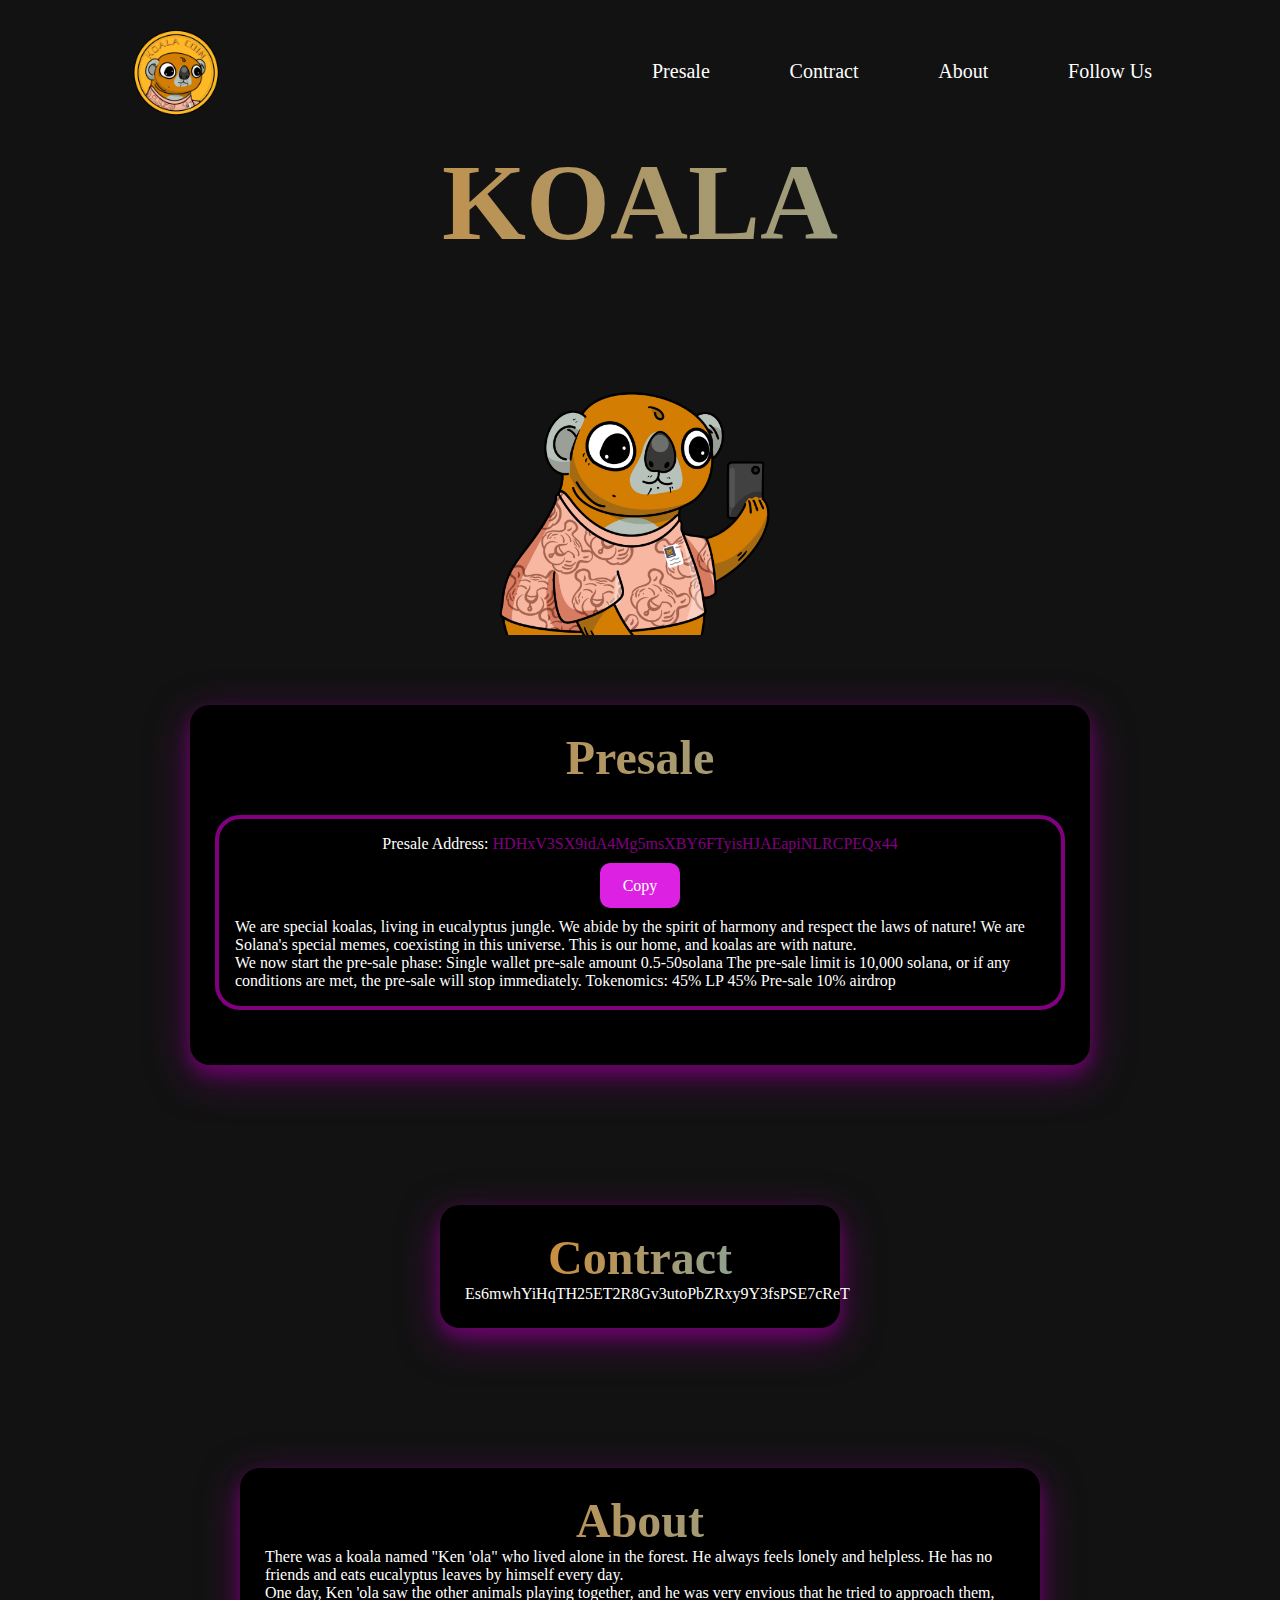
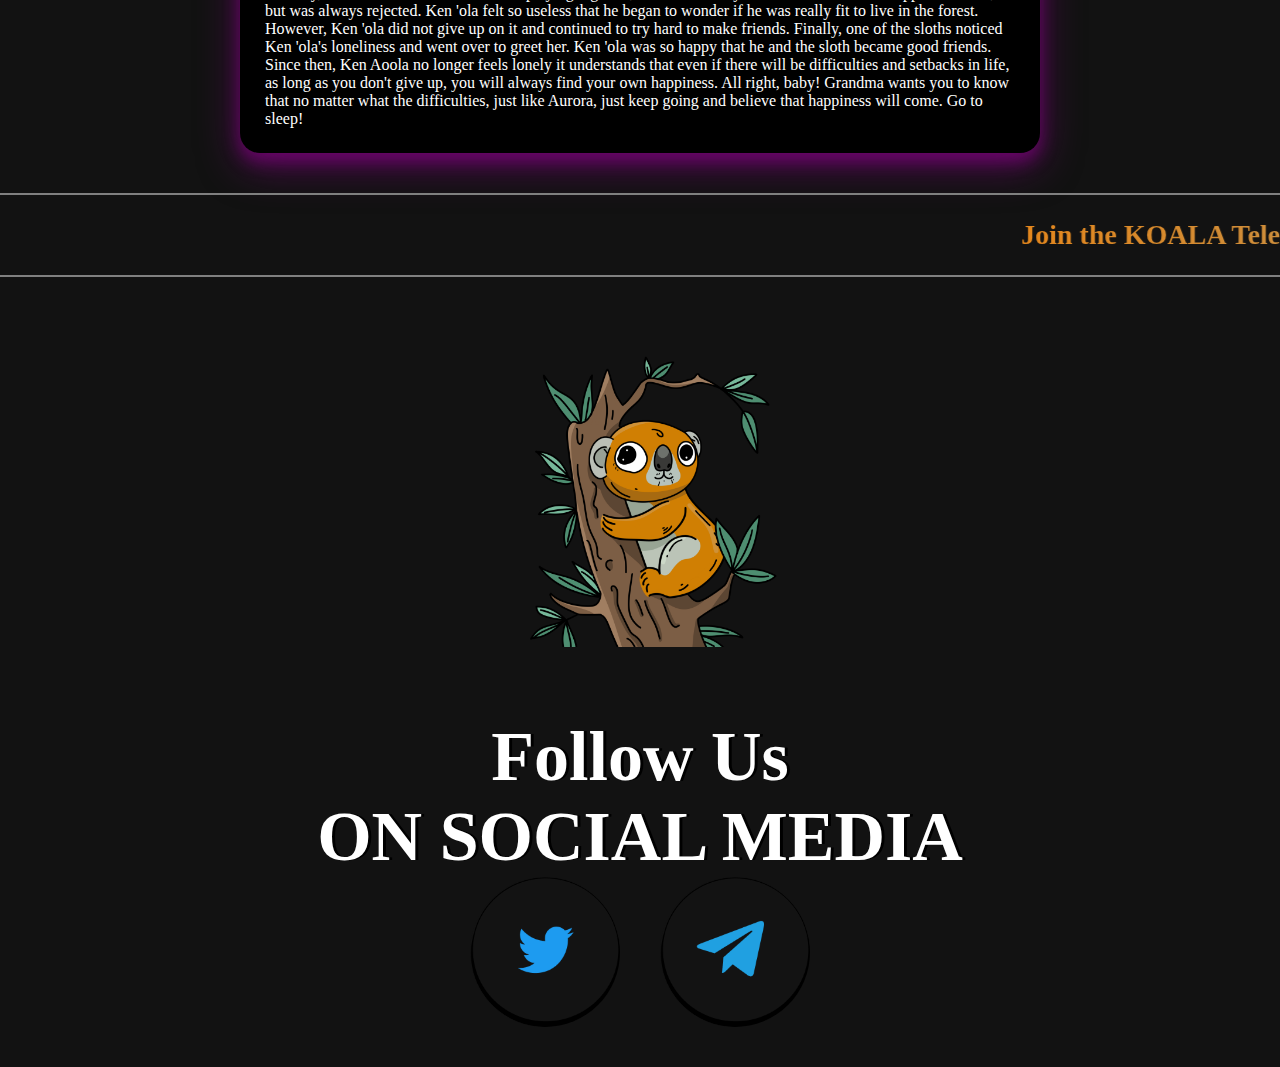
==== index.html @ 1d162c5b "Add files via upload" ====
<!DOCTYPE html>
<html lang="en">
<head>
    <meta charset="UTF-8">
    <meta name="viewport" content="width=device-width, initial-scale=1.0">
    <title>Document</title>
    <link rel="stylesheet" href="./css/index.css">
    <style>
     

    /*  */

</style>
</head>
<body>
    <div class="box">
        <header>
            <img src="./img/logo.png" alt="" srcset="">
            <div class="nav">
                <a href="">Presale</a>
                <a href="">Contract</a>
                <a href="">About</a>
                <a href="">Follow Us</a>
            </div>
            <img class="cd" src="./img/cd.png" alt="" srcset="">
        </header>
        <div class="navMax">
            <a href="#A">Presale</a>
            <a href="#B">Contract</a>
            <a href="#C">About</a>
            <a href="#D">Follow Us</a>
            
        </div>


        <h1 class="titleH1">KOALA</h1>
        <div class="imgA">
            <img src="./img/A1.png" alt="" srcset="">
        </div>
        <div class="conA" id="A">
            <h3 class="titleH3">Presale</h3>
            <div class="min_conA">
                <div class="link">
                    <span>Presale Address:</span>
                    <span class="linkActive" id="myDiv">HDHxV3SX9idA4Mg5msXBY6FTyisHJAEapiNLRCPEQx44</span>
                </div>
                <div class="copyBtn">
                    Copy
                </div>
                <p class="textP">
                    We are special koalas, living in eucalyptus jungle. We abide by the spirit of harmony and respect the laws of nature! We are Solana's special memes, coexisting in this universe. This is our home, and koalas are with nature.</p>
                <p class="textP">
                    We now start the pre-sale phase: Single wallet pre-sale amount 0.5-50solana The pre-sale limit is 10,000 solana, or if any conditions are met, the pre-sale will stop immediately. Tokenomics: 45% LP 45% Pre-sale 10% airdrop
                </p>
            </div>


           
        </div>

        <div class="conB" id="B">
            <h3 class="titleH3">Contract</h3>
            <p class="titlePA">Es6mwhYiHqTH25ET2R8Gv3utoPbZRxy9Y3fsPSE7cReT</p>
            
        </div>

        <div class="conC" id="C">
            <h3 class="titleH3">About</h3>
            <p>There was a koala named "Ken 'ola" who lived alone in the forest. He always feels lonely and helpless. He has no friends and eats eucalyptus leaves by himself every day.</p>
            <p>One day, Ken 'ola saw the other animals playing together, and he was very envious that he tried to approach them, but was always rejected.
                Ken 'ola felt so useless that he began to wonder if he was really fit to live in the forest.</p>
            <p>However, Ken 'ola did not give up on it and continued to try hard to make friends. Finally, one of the sloths noticed Ken 'ola's loneliness and went over to greet her. Ken 'ola was so happy that he and the sloth became good friends.</p>
            <p>Since then, Ken Aoola no longer feels lonely it understands that even if there will be difficulties and setbacks in life, as long as you don't give up, you will always find your own happiness. All right, baby! Grandma wants you to know that no matter what the difficulties, just like Aurora, just keep going and believe that happiness will come. Go to sleep!</p>
        
        </div>

        <div class="marquee" >
            <marquee behavior="scroll" direction="" scrollamount="30">
                <h3>Join the KOALA Telegram now and follow us on Twitter! Enjoy numerous benefits including random
                    airdrops, giveaways, and the chance to be a part of a thriving memecoin community...</h3>
            </marquee>
        </div>

        <div class="imgA" id="D">
            <img src="./img/A2.png" alt="" srcset="">
        </div>
        <h2 class="transparent transparentA">Follow Us</h2>
        <h2 class="transparent transparentB">ON SOCIAL MEDIA</h2>

        <div class="fxBtn">
            <a href="https://twitter.com/koalacoin888">
                <img src="./img/twitter-2.png" alt="" srcset="">
            </a>
            <a href="https://t.me/+aut3HftFebVhMTk1">
                <img src="./img/telegram-2.png" alt="" srcset="">
            </a>
        </div>
      
    </div>

  
</body>
</html>
---- css/index.css ----
*{
    padding: 0;
    margin: 0;
}

.box{
    width: 100%;
    height: 100%;
    background-color: #121212;
    padding-bottom: 40px;
    padding-top: 1px;
}

.navMax{
    display: none;
}

header{
    width: 80%;
    margin: auto;
    display: flex;
    justify-content: space-between;
    align-items: center;
    padding: 20px 0;
    box-sizing: border-box;
    z-index: 999;
}
header>img{
    width: 100px;
    height: 100px;
}

.nav{
    width: 500px;
    height: 50px;
    display: flex;
    justify-content: space-between;
    align-items: center;
}

.nav>a{
    text-decoration: none;
    color: white;
    font-size: 20px;
}

.cd{
    display: none;
}

/*  */
.titleH1 {
    background: linear-gradient(90deg, rgb(228, 135, 29), #59b0d8, #7f2094, #59a5c8, #1ea);
    background-size: 500% auto;
    background-clip: text;
    -webkit-background-clip: text;
    color: transparent;
    animation: gradientAnimation 5s linear infinite;
    text-align: center;
    font-size: 108px;
}

@keyframes gradientAnimation {
    0% {
        background-position: 0 50%;
    }

    50% {
        background-position: 100% 50%;
    }
    100% {
        background-position: 0 50%;
    }
}

/*  */

.conA{
    width: 900px;
    padding: 25px;
    margin:40px auto;
    box-shadow: 0 8px 16px 0 rgba(128, 0, 128, 0.6), 0 12px 40px 0 rgba(128, 0, 128, 0.6);
    font-weight: 400;
    background-color: black;
    border-radius: 20px;
    box-sizing: border-box;

}

.titleH3{
    background: linear-gradient(90deg, rgb(228, 135, 29), #59b0d8, #7f2094, #59a5c8, #1ea);
    background-size: 500% auto;
    background-clip: text;
    -webkit-background-clip: text;
    color: transparent;
    animation: gradientAnimation 5s linear infinite;
    text-align: center;
    font-size: 48px;
}


.titleP{
    height: 25px;
    line-height: 25px;
    text-align: center;
    color: white;
}

.min_conA{
    margin: 30px 0;
    width: 100%;
    padding: 16px;
    box-sizing: border-box;
    border-radius: 25px;
    border: 4px solid purple;
    background-color: black;
}

.link{
    color: white;
    text-align: center;
}

.linkActive{
    color: purple;
}

/*  */
.copyBtn{
    width: 80px;
    height: 45px;
    text-align: center;
    line-height: 45px;
    background-color: #dc21e2;
    color: white;
    margin: 10px auto;
    border-radius: 10px;
    cursor: pointer;
}

.textP{
    color: white;
}


.conB{
    width: 400px;
    padding: 25px;
    margin:140px auto;
    box-shadow: 0 8px 16px 0 rgba(128, 0, 128, 0.6), 0 12px 40px 0 rgba(128, 0, 128, 0.6);
    font-weight: 400;
    background-color: black;
    border-radius: 20px;
    box-sizing: border-box;
}

.conB p{
    text-align: center;
    color: white;
}


.conC{
    width: 800px;
    padding: 25px;
    margin:40px auto;
    box-shadow: 0 8px 16px 0 rgba(128, 0, 128, 0.6), 0 12px 40px 0 rgba(128, 0, 128, 0.6);
    font-weight: 400;
    background-color: black;
    border-radius: 20px;
    box-sizing: border-box; 
}

.conC p{
    color: white;
}

.marquee{
    height: 80px;
    width: 100%;
    border-top: 2px solid gray;
    border-bottom: 2px solid gray;
}

marquee{
    color: white;
    width: 100%;
    height: 80px;
    line-height: 80px;
}

marquee>h3{
    background: linear-gradient(90deg, rgb(228, 135, 29), #59b0d8, #7f2094, #59a5c8, #1ea);
    background-size: 500% auto;
    background-clip: text;
    -webkit-background-clip: text;
    color: transparent;
    animation: gradientAnimation 5s linear infinite;
    text-align: center;
    font-size: 28px;
   
}

/*  */

.imgA{
    width: 300px;
    height: 300px;
    margin:70px auto;
}
.imgA>img{
    width: 100%;
    height: 100%;
}


.transparent {
color: #ffffff;
font-family: 'Pangolin-Regular';
text-shadow: 3px 0px 0px #000;
text-align: center;
font-size: 70px;
}

.fxBtn{
width: 100%;
height: 150px;
display: flex;
justify-content: center;
}

.fxBtn>a{
width: 150px;
height: 150px;
background-color: #131313;
margin: 0 20px;
border-radius: 50%;
overflow: hidden;
}

.fxBtn>a>img{
width: 100%;
height: 100%;
}

#countdown{
color:white;
text-align: center;
margin: 20px 0;
background: linear-gradient(90deg, rgb(228, 135, 29), #59b0d8, #7f2094, #59a5c8, #1ea);
background-size: 500% auto;
background-clip: text;
-webkit-background-clip: text;
    color: transparent;
    animation: gradientAnimation 5s linear infinite;
    text-align: center;
    font-size: 28px;
}

@media (max-width: 500px){
.nav{
    display: none;
}

header>img {
    width: 60px;
    height: 60px;
}

.cd{
    display: block;
    width: 40px;
    height: 40px;

}

.titleH1{
    font-size: 70px;
    margin-top: 50px;
}

.imgA {
    width: 200px;
    height: 200px;
    margin: 0px auto;
}

.conA{
    width: 85%;
    position: relative;
    min-height: 650px;

}

.conB{
    width: 90%;

}

.min_conA{
    position: absolute;
    left: 50%;
    transform: translateX(-50%);
    bottom: 20px;
    width: 110%;
}

.conC{
    width: 90%;

}

.linkActive{
    font-size: 11px;
}
.titleH3{
    font-size: 36px;
}

.titleP{
    text-align: center;
    margin: 30px 0;


}

.textP {
    color: white;
    font-size: 15px;
    text-align: center;
    margin: 20px 0;
}

.conC p{
    text-align: center;
    margin: 15px 0;
}

.marquee{
    margin-bottom: 50px;
}

.transparent{
    font-size: 35px;
}

.transparentA{
    margin-top: 30px;
}

.transparentB{
    margin-bottom: 30px;
}


.fxBtn>a{
    width: 50px;
    height: 50px;
}

.fxBtn{
    height: 50%;
}

.box{
    padding-top: 10px;
}

.titleH1 {
    font-size: 70px;
    margin-top: 120px;
}

header{
    position: absolute;
    left: 50%;
    transform: translateX(-50%);
    
}

.navMax{
    width: 80%;
    height: 350px;
    background-color: #181716;
    position: absolute;
    top: 0;
    left: 50%;
    z-index: 1;
    display: flex;
    justify-content: space-around;
    flex-direction: column;
    align-items: center;
    padding: 100px 0 50px;
    box-sizing: border-box;
    transition: all 1s linear;
    transform: translate(-50%,-100%);

    
}

.navMax>a{
    color: white;
    text-decoration: none;
}

.titlePA{
    font-size: 11px;
}
}
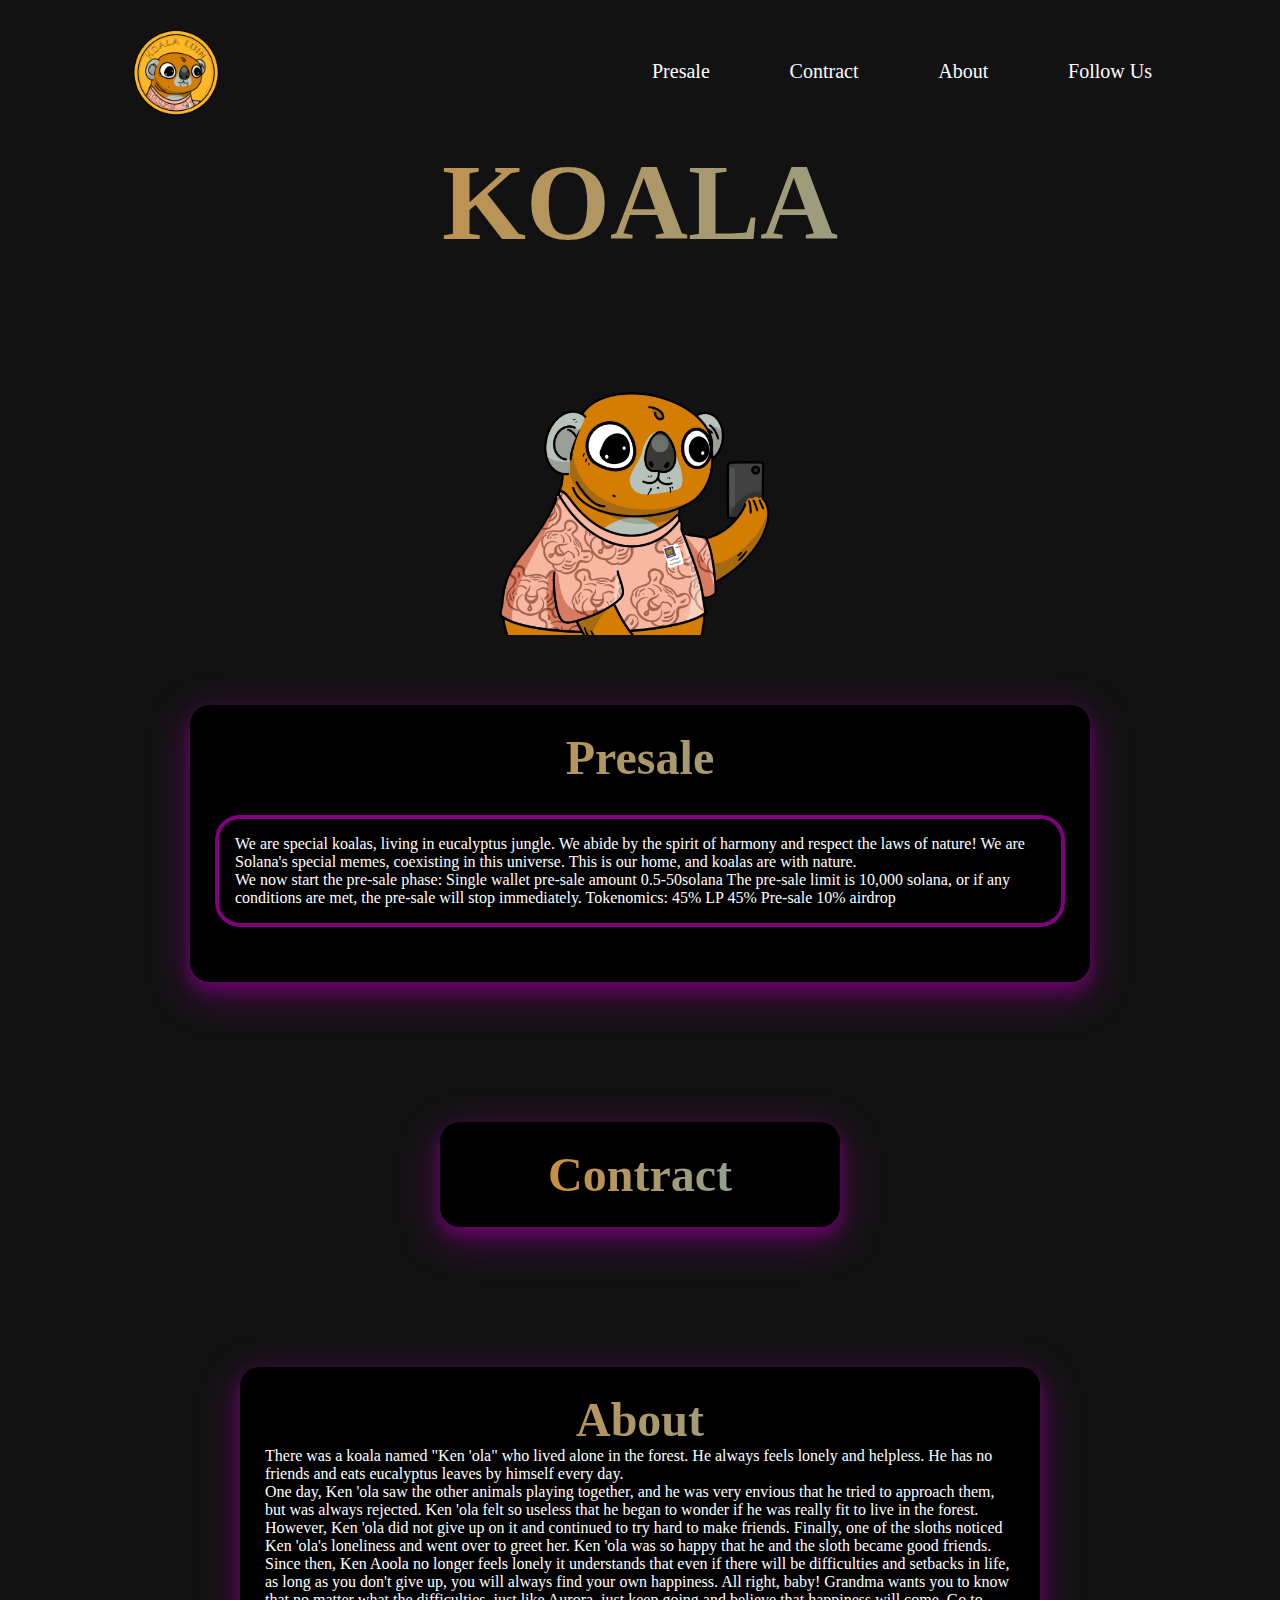
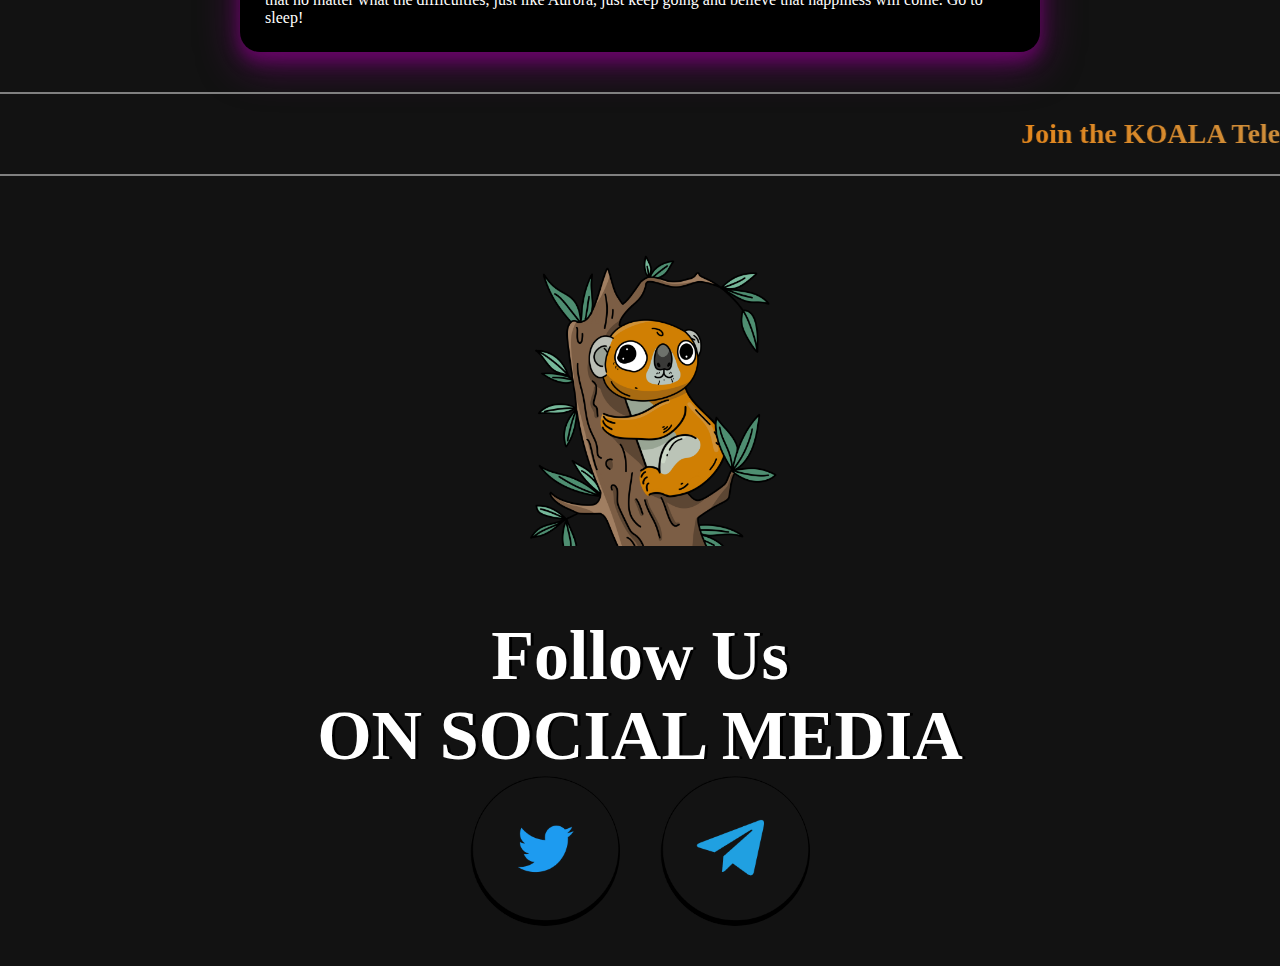
==== commit aa298313: "Add files via upload" ====
--- a/index.html
+++ b/index.html
@@ -4,9 +4,417 @@
     <meta charset="UTF-8">
     <meta name="viewport" content="width=device-width, initial-scale=1.0">
     <title>Document</title>
-    <link rel="stylesheet" href="./css/index.css">
     <style>
-     
+        *{
+            padding: 0;
+            margin: 0;
+        }
+
+        .box{
+            width: 100%;
+            height: 100%;
+            background-color: #121212;
+            padding-bottom: 40px;
+            padding-top: 1px;
+        }
+
+        .navMax{
+            display: none;
+        }
+
+        header{
+            width: 80%;
+            margin: auto;
+            display: flex;
+            justify-content: space-between;
+            align-items: center;
+            padding: 20px 0;
+            box-sizing: border-box;
+            z-index: 999;
+        }
+        header>img{
+            width: 100px;
+            height: 100px;
+        }
+
+        .nav{
+            width: 500px;
+            height: 50px;
+            display: flex;
+            justify-content: space-between;
+            align-items: center;
+        }
+
+        .nav>a{
+            text-decoration: none;
+            color: white;
+            font-size: 20px;
+        }
+
+        .cd{
+            display: none;
+        }
+
+        /*  */
+        .titleH1 {
+            background: linear-gradient(90deg, rgb(228, 135, 29), #59b0d8, #7f2094, #59a5c8, #1ea);
+            background-size: 500% auto;
+            background-clip: text;
+            -webkit-background-clip: text;
+            color: transparent;
+            animation: gradientAnimation 5s linear infinite;
+            text-align: center;
+            font-size: 108px;
+        }
+
+        @keyframes gradientAnimation {
+            0% {
+                background-position: 0 50%;
+            }
+
+            50% {
+                background-position: 100% 50%;
+            }
+            100% {
+                background-position: 0 50%;
+            }
+        }
+
+        /*  */
+
+        .conA{
+            width: 900px;
+            padding: 25px;
+            margin:40px auto;
+            box-shadow: 0 8px 16px 0 rgba(128, 0, 128, 0.6), 0 12px 40px 0 rgba(128, 0, 128, 0.6);
+            font-weight: 400;
+            background-color: black;
+            border-radius: 20px;
+            box-sizing: border-box;
+
+        }
+
+        .titleH3{
+            background: linear-gradient(90deg, rgb(228, 135, 29), #59b0d8, #7f2094, #59a5c8, #1ea);
+            background-size: 500% auto;
+            background-clip: text;
+            -webkit-background-clip: text;
+            color: transparent;
+            animation: gradientAnimation 5s linear infinite;
+            text-align: center;
+            font-size: 48px;
+        }
+
+
+        .titleP{
+            height: 25px;
+            line-height: 25px;
+            text-align: center;
+            color: white;
+        }
+
+        .min_conA{
+            margin: 30px 0;
+            width: 100%;
+            padding: 16px;
+            box-sizing: border-box;
+            border-radius: 25px;
+            border: 4px solid purple;
+            background-color: black;
+        }
+
+        .link{
+            color: white;
+            text-align: center;
+        }
+
+        .linkActive{
+            color: purple;
+        }
+
+        /*  */
+        .copyBtn{
+            width: 80px;
+            height: 45px;
+            text-align: center;
+            line-height: 45px;
+            background-color: #dc21e2;
+            color: white;
+            margin: 10px auto;
+            border-radius: 10px;
+            cursor: pointer;
+        }
+
+        .textP{
+            color: white;
+        }
+
+
+        .conB{
+            width: 400px;
+            padding: 25px;
+            margin:140px auto;
+            box-shadow: 0 8px 16px 0 rgba(128, 0, 128, 0.6), 0 12px 40px 0 rgba(128, 0, 128, 0.6);
+            font-weight: 400;
+            background-color: black;
+            border-radius: 20px;
+            box-sizing: border-box;
+        }
+
+        .conB p{
+            text-align: center;
+            color: white;
+        }
+
+
+        .conC{
+            width: 800px;
+            padding: 25px;
+            margin:40px auto;
+            box-shadow: 0 8px 16px 0 rgba(128, 0, 128, 0.6), 0 12px 40px 0 rgba(128, 0, 128, 0.6);
+            font-weight: 400;
+            background-color: black;
+            border-radius: 20px;
+            box-sizing: border-box; 
+        }
+
+        .conC p{
+            color: white;
+        }
+
+        .marquee{
+            height: 80px;
+            width: 100%;
+            border-top: 2px solid gray;
+            border-bottom: 2px solid gray;
+        }
+
+        marquee{
+            color: white;
+            width: 100%;
+            height: 80px;
+            line-height: 80px;
+        }
+
+        marquee>h3{
+            background: linear-gradient(90deg, rgb(228, 135, 29), #59b0d8, #7f2094, #59a5c8, #1ea);
+            background-size: 500% auto;
+            background-clip: text;
+            -webkit-background-clip: text;
+            color: transparent;
+            animation: gradientAnimation 5s linear infinite;
+            text-align: center;
+            font-size: 28px;
+           
+        }
+
+        /*  */
+
+        .imgA{
+            width: 300px;
+            height: 300px;
+            margin:70px auto;
+        }
+        .imgA>img{
+            width: 100%;
+            height: 100%;
+        }
+
+
+        .transparent {
+        color: #ffffff;
+        font-family: 'Pangolin-Regular';
+        text-shadow: 3px 0px 0px #000;
+        text-align: center;
+        font-size: 70px;
+    }
+
+    .fxBtn{
+        width: 100%;
+        height: 150px;
+        display: flex;
+        justify-content: center;
+    }
+
+    .fxBtn>a{
+        width: 150px;
+        height: 150px;
+        background-color: #131313;
+        margin: 0 20px;
+        border-radius: 50%;
+        overflow: hidden;
+    }
+
+    .fxBtn>a>img{
+        width: 100%;
+        height: 100%;
+    }
+
+    #countdown{
+        color:white;
+        text-align: center;
+        margin: 20px 0;
+        background: linear-gradient(90deg, rgb(228, 135, 29), #59b0d8, #7f2094, #59a5c8, #1ea);
+        background-size: 500% auto;
+        background-clip: text;
+        -webkit-background-clip: text;
+            color: transparent;
+            animation: gradientAnimation 5s linear infinite;
+            text-align: center;
+            font-size: 28px;
+    }
+
+    @media (max-width: 500px){
+        .nav{
+            display: none;
+        }
+
+        header>img {
+            width: 60px;
+            height: 60px;
+        }
+
+        .cd{
+            display: block;
+            width: 40px;
+            height: 40px;
+
+        }
+
+        .titleH1{
+            font-size: 70px;
+            margin-top: 50px;
+        }
+
+        .imgA {
+            width: 200px;
+            height: 200px;
+            margin: 0px auto;
+        }
+
+        .conA{
+            width: 85%;
+            position: relative;
+            min-height: 650px;
+
+        }
+
+        .conB{
+            width: 90%;
+
+        }
+
+        .min_conA{
+            position: absolute;
+            left: 50%;
+            transform: translateX(-50%);
+            bottom: 20px;
+            width: 110%;
+        }
+
+        .conC{
+            width: 90%;
+
+        }
+
+        .linkActive{
+            font-size: 11px;
+        }
+        .titleH3{
+            font-size: 36px;
+        }
+
+        .titleP{
+            text-align: center;
+            margin: 30px 0;
+
+
+        }
+
+        .textP {
+            color: white;
+            font-size: 15px;
+            text-align: center;
+            margin: 20px 0;
+        }
+
+        .conC p{
+            text-align: center;
+            margin: 15px 0;
+        }
+
+        .marquee{
+            margin-bottom: 50px;
+        }
+
+        .transparent{
+            font-size: 35px;
+        }
+
+        .transparentA{
+            margin-top: 30px;
+        }
+
+        .transparentB{
+            margin-bottom: 30px;
+        }
+
+
+        .fxBtn>a{
+            width: 50px;
+            height: 50px;
+        }
+
+        .fxBtn{
+            height: 50%;
+        }
+
+        .box{
+            padding-top: 10px;
+        }
+
+        .titleH1 {
+            font-size: 70px;
+            margin-top: 120px;
+        }
+
+        header{
+            position: absolute;
+            left: 50%;
+            transform: translateX(-50%);
+            
+        }
+
+        .navMax{
+            width: 80%;
+            height: 350px;
+            background-color: #181716;
+            position: absolute;
+            top: 0;
+            left: 50%;
+            z-index: 1;
+            display: flex;
+            justify-content: space-around;
+            flex-direction: column;
+            align-items: center;
+            padding: 100px 0 50px;
+            box-sizing: border-box;
+            transition: all 1s linear;
+            transform: translate(-50%,-100%);
+
+            
+        }
+
+        .navMax>a{
+            color: white;
+            text-decoration: none;
+        }
+
+        .titlePA{
+            font-size: 11px;
+        }
+    }
+
 
     /*  */
 
@@ -39,14 +447,10 @@
         </div>
         <div class="conA" id="A">
             <h3 class="titleH3">Presale</h3>
+            <p id="countdown">
+                <!--  -->
+            </p>
             <div class="min_conA">
-                <div class="link">
-                    <span>Presale Address:</span>
-                    <span class="linkActive" id="myDiv">HDHxV3SX9idA4Mg5msXBY6FTyisHJAEapiNLRCPEQx44</span>
-                </div>
-                <div class="copyBtn">
-                    Copy
-                </div>
                 <p class="textP">
                     We are special koalas, living in eucalyptus jungle. We abide by the spirit of harmony and respect the laws of nature! We are Solana's special memes, coexisting in this universe. This is our home, and koalas are with nature.</p>
                 <p class="textP">
@@ -60,8 +464,6 @@
 
         <div class="conB" id="B">
             <h3 class="titleH3">Contract</h3>
-            <p class="titlePA">Es6mwhYiHqTH25ET2R8Gv3utoPbZRxy9Y3fsPSE7cReT</p>
-            
         </div>
 
         <div class="conC" id="C">
@@ -91,13 +493,74 @@
             <a href="https://twitter.com/koalacoin888">
                 <img src="./img/twitter-2.png" alt="" srcset="">
             </a>
-            <a href="https://t.me/+aut3HftFebVhMTk1">
+            <a href="https://t.me/koala_GF">
                 <img src="./img/telegram-2.png" alt="" srcset="">
             </a>
         </div>
       
     </div>
 
-  
+    <script>
+        const copyBtn = document.querySelector('.copyBtn')
+        const cd = document.querySelector('.cd')
+        const navMax = document.querySelector('.navMax')
+        const navMaxAll = document.querySelectorAll('.navMax>a')
+        let imgSrcA = './img/cloes.png'
+        let imgSrcB = './img/cd.png'
+        let flag = true
+        cd.addEventListener('click',function(){
+            flag = !flag
+            cd.src = flag ? imgSrcB : imgSrcA;
+
+            if (flag == false) {
+                navMax.style.transform = 'translate(-50%,0%)'
+            }else{
+                navMax.style.transform = 'translate(-50%,-100%)'
+            }
+            
+        });
+
+        for (let i = 0; i < navMaxAll.length; i++) {
+            navMaxAll[i].addEventListener('click',function(){
+                console.log('ww');
+                navMax.style.transform = 'translate(-50%,-100%)'
+                flag = true
+                cd.src = imgSrcB
+
+            })
+            
+        }
+
+      
+
+        copyBtn.addEventListener('click',function(){
+
+            let textToCopy = document.getElementById("myDiv").innerText;
+            let tempInput = document.createElement("input");
+            tempInput.value = textToCopy;
+            document.body.appendChild(tempInput);
+            tempInput.select();
+            document.execCommand("copy");
+            document.body.removeChild(tempInput);
+        })
+
+        // 
+           // 设置目标倒计时时间（可以根据需要修改）
+           let countDownDate = new Date("Mar 30, 2024 00:00:00").getTime();
+            let x = setInterval(function() {
+                let now = new Date().getTime();
+                let distance = countDownDate - now;
+                let days = Math.floor(distance / (1000 * 60 * 60 * 24));
+                let hours = Math.floor((distance % (1000 * 60 * 60 * 24)) / (1000 * 60 * 60));
+                let minutes = Math.floor((distance % (1000 * 60 * 60)) / (1000 * 60));
+                let seconds = Math.floor((distance % (1000 * 60)) / 1000);
+                document.getElementById("countdown").innerHTML = days + "d " + hours + "h "
+                + minutes + "m " + seconds + "s ";
+                if (distance < 0) {
+                    clearInterval(x);
+                    document.getElementById("countdown").innerHTML = "EXPIRED";
+                }
+            }, 1000);
+    </script>
 </body>
 </html>